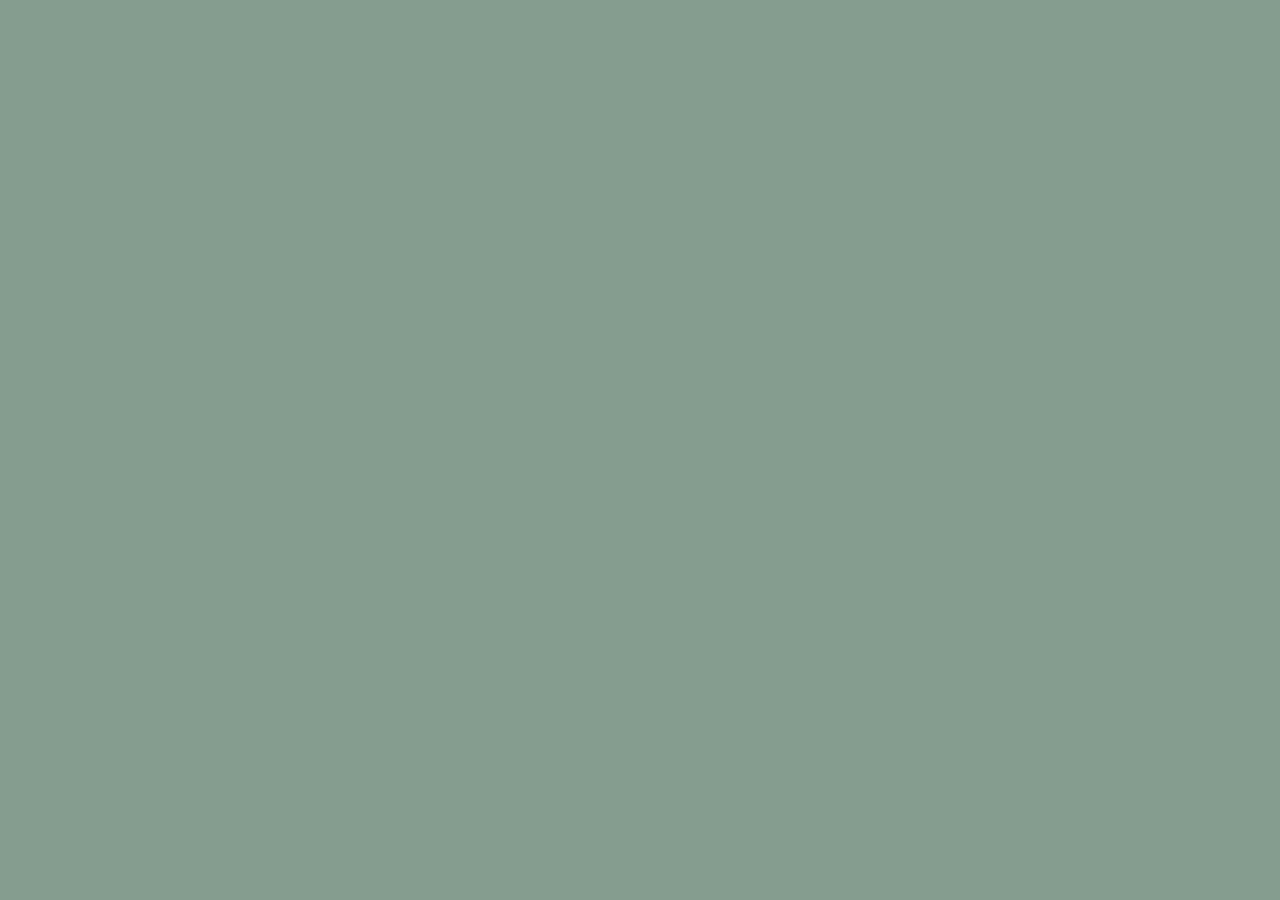
==== catalog.html @ b0976983 "add components" ====
<!DOCTYPE html>
<html lang="ru">
<head>
  <meta charset="UTF-8">
  <title>Gllacy</title>
  <link href="css/normalize.css" rel="stylesheet">
  <link href="css/style.css" rel="stylesheet">
</head>
<body>

</body>
</html>
---- css/style.css ----
@font-face {
  font-family: "Roboto";
  font-weight: 400;
  font-style: normal;
  src: url("../fonts/web/roboto.woff2"), url("../fonts/web/roboto.woff");
}

@font-face {
  font-family: "Roboto";
  font-weight: 500;
  font-style: normal;
  src: url("../fonts/web/robotomedium.woff2"), url("../fonts/web/robotomedium.woff");
}

@font-face {
  font-family: "Roboto";
  font-weight: 700;
  font-style: normal;
  src: url("../fonts/web/robotobold.woff2"), url("../fonts/web/robotobold.woff");
}

*,
*::after,
*::before {
  box-sizing: border-box;
}

body {
  min-width: 900px;
  margin: 0;
  padding: 0;
  padding-top: 20px;
  padding-left: 20px;
  font-size: 16px;
  line-height: 22px;
  font-weight: 400;
  font-family: "Roboto", "Arial", sans-serif;
  color: #ffffff;
  background-color: #849d8f;
}

h1  {
  margin: 0;
  font-size: 35px;
  line-height: 41px;
  font-weight: 700;
}

h2 {
  margin: 0;
  font-size: 60px;
  line-height: 60px;
  font-weight: 700;
}

p {
  margin: 0;
  color: #323232;
}

a {
  text-decoration: none;
}

@keyframes emergence {
  0% {
    opacity: 0;
  }
  100% {
    opacity: 1;
  }
}
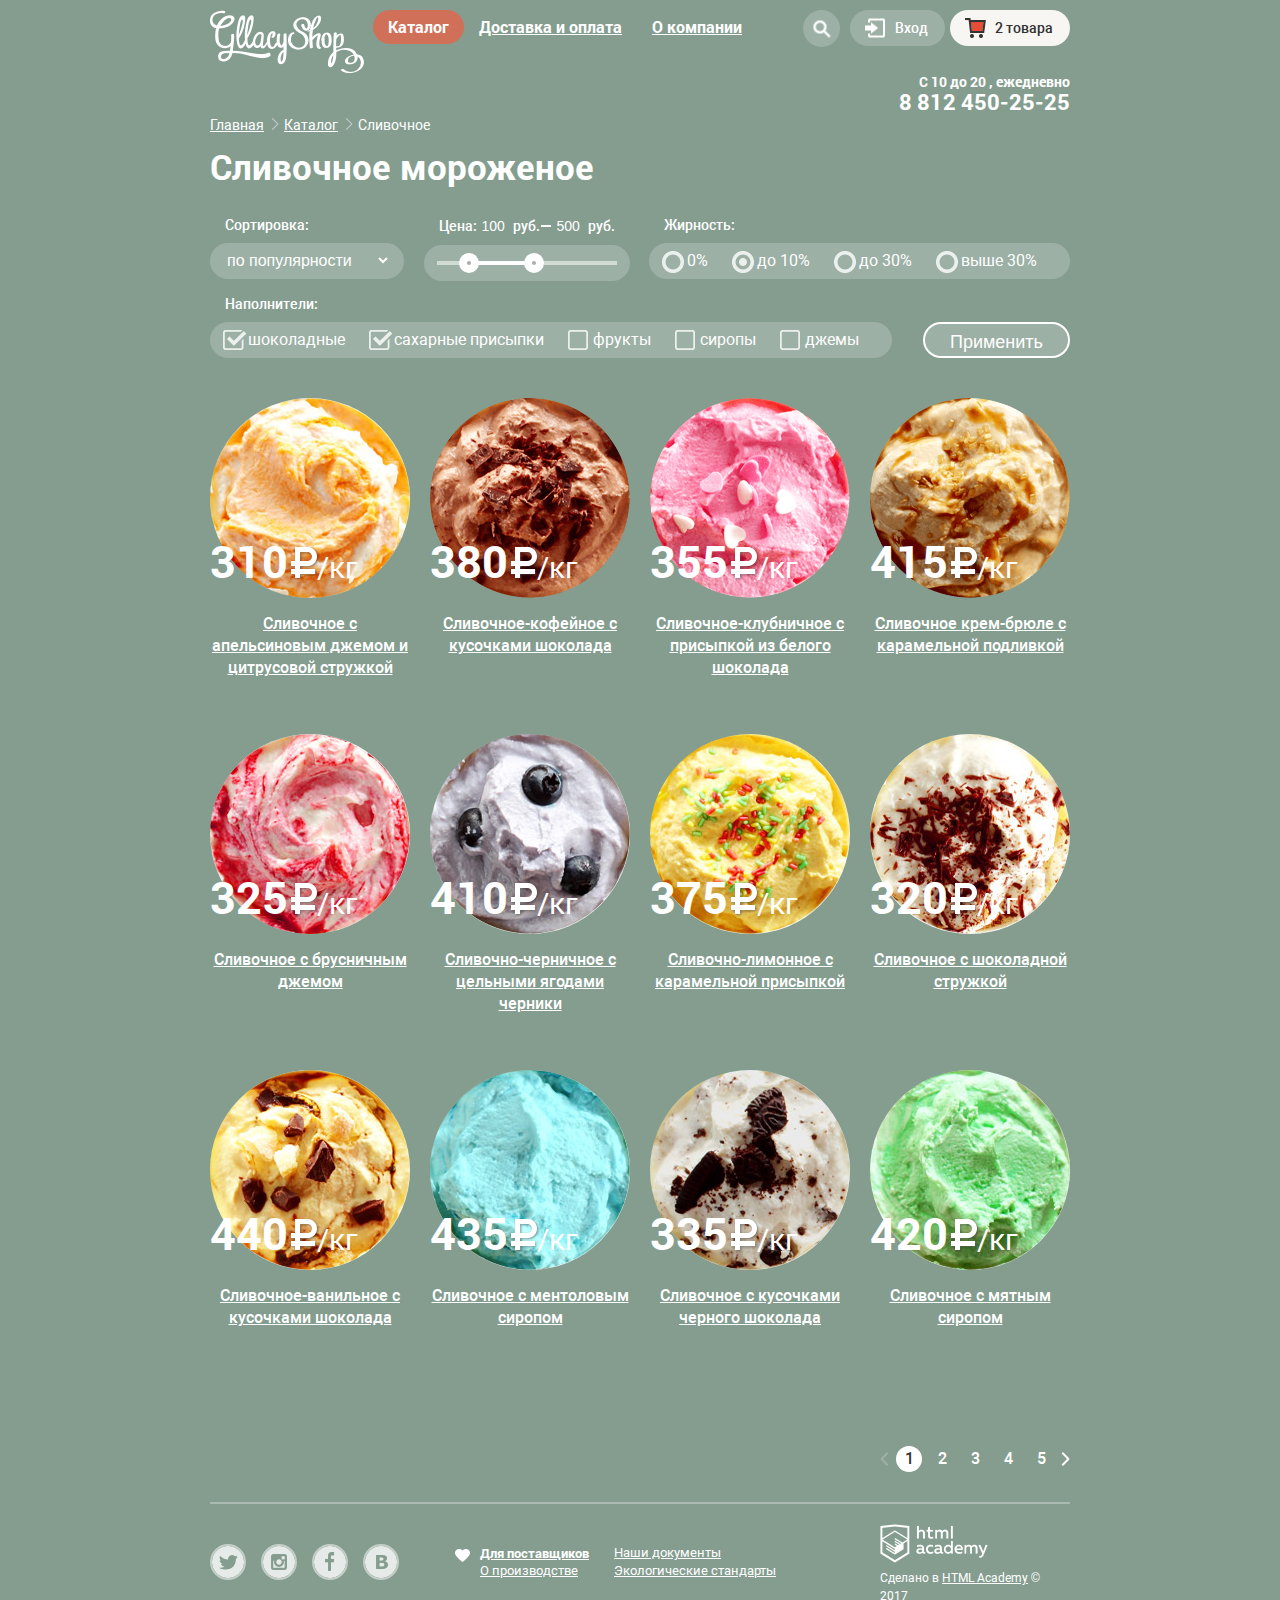
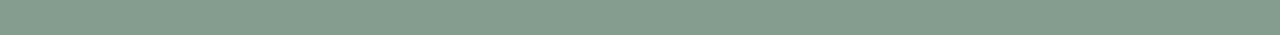
==== commit 73059b72: "corrections index + add catalog" ====
--- a/catalog.html
+++ b/catalog.html
@@ -7,6 +7,396 @@
   <link href="css/style.css" rel="stylesheet">
 </head>
 <body>
-
+  <div class="container">
+    <header class="main-header">
+      <div class="logo">
+        <a class="logo-link" href="index.html">
+          <img class="logo-img" src="img/Logo.png" alt="gllacy-shop" width="154" height="64">
+        </a>
+      </div>
+      <nav class="main-navigation">
+        <ul class="main-navigation-list">
+          <li class="main-navigation-item">
+            <a class="main-navigation-link active">Каталог</a>
+            <ul class="main-navigation-submenu">
+              <li class="main-navigation-submenu-item">
+                <span class="main-navigation-submenu-text">Новинки</span>
+              </li>
+              <li class="main-navigation-submenu-item">
+                <a class="main-navigation-submenu-link" href="#">Сливочное</a>
+              </li>
+              <li class="main-navigation-submenu-item">
+                <a class="main-navigation-submenu-link" href="#">Щербеты</a>
+              </li>
+              <li class="main-navigation-submenu-item">
+                <a class="main-navigation-submenu-link" href="#">Фруктовый лед</a>
+              </li>
+              <li class="main-navigation-submenu-item">
+                <a class="main-navigation-submenu-link" href="#">Мелорин</a>
+              </li>
+            </ul>
+          </li>
+          <li class="main-navigation-item">
+            <a class="main-navigation-link" href="#">Доставка и оплата</a>
+          </li>
+          <li class="main-navigation-item">
+            <a class="main-navigation-link" href="#">О компании
+            </a>
+          </li>
+        </ul>
+      </nav>
+      <div class="form-search">
+        <form class="form-search-field" action="#" method="post">
+          <label class="field-text-item">
+            <input class="field-text-input" type="search" name="search"  placeholder="Что ищем?">
+            <span class="field-text">поиск</span>
+          </label>
+        </form>
+      </div>
+      <ul class="user-block">
+        <li class="user-block-item login">
+          <a class="user-block-link login" href="#">Вход</a>
+          <div class="user-block-login">
+            <form class="login-form" action="index.html" method="post">
+              <label class="field-text-item">
+                <input class="field-text-input"  type="email" name="email" placeholder="Электронная почта">
+              </label>
+              <label class="field-text-item">
+                <input class="field-text-input" type="password" name="password" placeholder="Пароль">
+              </label>
+              <button class="btn" type="submit" name="login">Войти</button>
+            </form>
+            <div class="login-help">
+              <a class="login-help-link" href="#">Забыли пароль?</a>
+              <a class="login-help-link" href="#">Новая регистрация</a>
+            </div>
+          </div>
+        </li>
+        <li class="user-block-item basket active">
+          <a class="user-block-link basket active" href="#">
+            <span class="user-block-text">2 товара</span>
+          </a>
+          <div class="user-block-basket">
+            <table class="user-block-basket-products">
+              <tr class="user-block-basket-product-field">
+                <td class="user-block-basket-delete">
+                  <button class="user-block-basket-btn-delete" type="button" title="Удалить">Удалить</button>
+                </td>
+                <td class="user-block-basket-product-text cell-2">Пломбир с апельсиновым джемом</td>
+                <td class="user-block-basket-product-text">1.5кг х <span class="grey">200р.</span></td>
+                <td class="user-block-basket-product-text">300р.</td>
+              </tr>
+              <tr class="user-block-basket-product-field">
+                <td class="user-block-basket-delete">
+                  <button class="user-block-basket-btn-delete" type="button" title="Удалить">Удалить</button>
+                </td>
+                <td class="user-block-basket-product-text cell-2">Клубничный пломбир с присыпкой из белого шоколада</td>
+                <td class="user-block-basket-product-text">1.5кг х <span class="grey">300р.</span></td>
+                <td class="user-block-basket-product-text">450р.</td>
+              </tr>
+            </table>
+            <div class="user-block-basket-final">
+              <p class="user-block-basket-final-total">Итого: <span class="price">750р.</span></p>
+            </div>
+            <button class="btn" type="submit" name="button">Оформить заказ</button>
+          </div>
+        </li>
+      </ul>
+      <div class="schedule-contact">
+        <p class="schedule-contact-field">С 10 до 20 , ежедневно</p>
+        <p class="schedule-contact-field">
+          <a class="schedule-contact-field-link" href="tel: 8 812 450-25-25">8 812 450-25-25</a>
+        </p>
+      </div>
+    </header>
+    <main>
+      <ul class="breadcrumbs">
+        <li class="breadcrumbs-item">
+          <a class="breadcrumbs-link" href="#">Главная</a>
+        </li>
+        <li class="breadcrumbs-item">
+          <a class="breadcrumbs-link" href="#">Каталог</a>
+        </li>
+        <li class="breadcrumbs-item">
+          <a class="breadcrumbs-link" href="#">Сливочное</a>
+        </li>
+      </ul>
+      <h1 class="page-title">Сливочное мороженое</h1>
+      <div class="form-catalog">
+        <form class="form" action="#" method="post">
+          <fieldset class="form-group">
+            <div class="form-group-title">Сортировка:</div>
+            <div class="form-group-content">
+              <select class="field-select" name="sorting">
+                <option class="field-select-text" value="popular">по популярности</option>
+                <option class="field-select-text" value="inexpensive">сначала не дорогие</option>
+                <option class="field-select-text" value="expensive">сначала дорогие</option>
+                <option class="field-select-text" value="fat">по жирности</option>
+              </select>
+            </div>
+          </fieldset>
+          <fieldset class="form-group">
+            <div class="form-group-title">Цена:
+              <label class="field-range-controls-price-item">
+                <input class="field-range-controls-price-input" type="number" name="max-price" value="100">
+                <span class="field-range-controls-price-text">руб.</span>
+              </label>
+              <label class="field-range-controls-price-item">
+                <input class="field-range-controls-price-input" type="number" name="min-price" value="500">
+                <span class="field-range-controls-price-text">руб.</span>
+              </label>
+            </div>
+            <div class="form-group-content">
+              <div class="field-range-controls">
+                <div class="field-range-controls-scale">
+                  <div class="field-range-controls-bar"></div>
+                </div>
+                <div class="field-range-controls-toggle toggle-min"></div>
+                <div class="field-range-controls-toggle toggle-max"></div>
+              </div>
+            </div>
+          </fieldset>
+          <fieldset class="form-group">
+            <div class="form-group-title">Жирность:</div>
+            <div class="form-group-content">
+              <label class="field-radio-item">
+                <input class="field-radio-input" type="radio" value="0" name="fat">
+                <span class="field-radio-text">0%</span>
+              </label>
+              <label class="field-radio-item">
+                <input class="field-radio-input" type="radio" value="10" name="fat" checked>
+                <span class="field-radio-text">до 10%</span>
+              </label>
+              <label class="field-radio-item">
+                <input class="field-radio-input" type="radio" value="30" name="fat">
+                <span class="field-radio-text">до 30%</span>
+              </label>
+              <label class="field-radio-item">
+                <input class="field-radio-input" type="radio" value="35" name="fat">
+                <span class="field-radio-text">выше 30%</span>
+              </label>
+            </div>
+          </fieldset>
+          <fieldset class="form-group">
+            <div class="form-group-title">Наполнители:</div>
+            <div class="form-group-content">
+              <label class="field-checkbox-item">
+                <input class="field-checkbox-input" type="checkbox" value="chocolate" checked>
+                <span class="field-checkbox-text">шоколадные</span>
+              </label>
+              <label class="field-checkbox-item">
+                <input class="field-checkbox-input" type="checkbox" value="sugar" checked>
+                <span class="field-checkbox-text">сахарные присыпки</span>
+              </label>
+              <label class="field-checkbox-item">
+                <input class="field-checkbox-input" type="checkbox" value="fruit">
+                <span class="field-checkbox-text">фрукты</span>
+              </label>
+              <label class="field-checkbox-item">
+                <input class="field-checkbox-input" type="checkbox" value="syrip">
+                <span class="field-checkbox-text">сиропы</span>
+              </label>
+              <label class="field-checkbox-item">
+                <input class="field-checkbox-input" type="checkbox" value="jam">
+                <span class="field-checkbox-text">джемы</span>
+              </label>
+            </div>
+          </fieldset>
+          <button class="btn field-action" type="submit" name="button">Применить</button>
+      </form>
+      </div>
+      <div class="catalog-items">
+        <article class="catalog-item">
+          <div class="catalog-item-content">
+            <img class="catalog-item-img" src="img/9.jpg" width="200" height="200">
+            <div class="catalog-item-price-weight">
+              <span class="catalog-item-price">310</span>
+              <span class="catalog-item-weight">/кг</span>
+            </div>
+            <p class="catalog-item-text">Сливочное с апельсиновым джемом и цитрусовой стружкой</p>
+          </div>
+          <div class="catalog-item-appearing">
+            <a class="catalog-item-btn btn">Быстрый просмотр</a>
+          </div>
+        </article>
+        <article class="catalog-item">
+          <div class="catalog-item-content">
+            <img class="catalog-item-img" src="img/5.jpg" width="200" height="200">
+            <div class="catalog-item-price-weight">
+              <span class="catalog-item-price">380</span>
+              <span class="catalog-item-weight">/кг</span>
+            </div>
+            <p class="catalog-item-text">Сливочное-кофейное с кусочками шоколада</p>
+          </div>
+          <div class="catalog-item-appearing">
+            <a class="catalog-item-btn btn">Быстрый просмотр</a>
+          </div>
+        </article>
+        <article class="catalog-item">
+          <div class="catalog-item-content">
+            <img class="catalog-item-img" src="img/6.jpg" width="200" height="200">
+            <div class="catalog-item-price-weight">
+              <span class="catalog-item-price">355</span>
+              <span class="catalog-item-weight">/кг</span>
+            </div>
+            <p class="catalog-item-text">Сливочное-клубничное с присыпкой из белого шоколада</p>
+          </div>
+          <div class="catalog-item-appearing">
+            <a class="catalog-item-btn btn">Быстрый просмотр</a>
+          </div>
+        </article>
+        <article class="catalog-item">
+          <div class="catalog-item-content">
+            <img class="catalog-item-img" src="img/8.jpg" width="200" height="200">
+            <div class="catalog-item-price-weight">
+              <span class="catalog-item-price">415</span>
+              <span class="catalog-item-weight">/кг</span>
+            </div>
+            <p class="catalog-item-text">Сливочное крем-брюле с карамельной подливкой</p>
+          </div>
+          <div class="catalog-item-appearing">
+            <a class="catalog-item-btn btn">Быстрый просмотр</a>
+          </div>
+        </article>
+        <article class="catalog-item">
+          <div class="catalog-item-content">
+            <img class="catalog-item-img" src="img/10.jpg" width="200" height="200">
+            <div class="catalog-item-price-weight">
+              <span class="catalog-item-price">325</span>
+              <span class="catalog-item-weight">/кг</span>
+            </div>
+            <p class="catalog-item-text">Сливочное с брусничным джемом</p>
+          </div>
+          <div class="catalog-item-appearing">
+            <a class="catalog-item-btn btn">Быстрый просмотр</a>
+          </div>
+        </article>
+        <article class="catalog-item">
+          <div class="catalog-item-content">
+            <img class="catalog-item-img" src="img/12.jpg" width="200" height="200">
+            <div class="catalog-item-price-weight">
+              <span class="catalog-item-price">410</span>
+              <span class="catalog-item-weight">/кг</span>
+            </div>
+            <p class="catalog-item-text">Сливочно-черничное с цельными ягодами черники</p>
+          </div>
+          <div class="catalog-item-appearing">
+            <a class="catalog-item-btn btn">Быстрый просмотр</a>
+          </div>
+        </article>
+        <article class="catalog-item">
+          <div class="catalog-item-content">
+            <img class="catalog-item-img" src="img/7.jpg" width="200" height="200">
+            <div class="catalog-item-price-weight">
+              <span class="catalog-item-price">375</span>
+              <span class="catalog-item-weight">/кг</span>
+            </div>
+            <p class="catalog-item-text">Сливочно-лимонное с карамельной присыпкой</p>
+          </div>
+          <div class="catalog-item-appearing">
+            <a class="catalog-item-btn btn">Быстрый просмотр</a>
+          </div>
+        </article>
+        <article class="catalog-item">
+          <div class="catalog-item-content">
+            <img class="catalog-item-img" src="img/11.jpg" width="200" height="200">
+            <div class="catalog-item-price-weight">
+              <span class="catalog-item-price">320</span>
+              <span class="catalog-item-weight">/кг</span>
+            </div>
+            <p class="catalog-item-text">Сливочное с шоколадной стружкой</p>
+          </div>
+          <div class="catalog-item-appearing">
+            <a class="catalog-item-btn btn">Быстрый просмотр</a>
+          </div>
+        </article>
+        <article class="catalog-item">
+          <div class="catalog-item-content">
+            <img class="catalog-item-img" src="img/1.jpg" width="200" height="200">
+            <div class="catalog-item-price-weight">
+              <span class="catalog-item-price">440</span>
+              <span class="catalog-item-weight">/кг</span>
+            </div>
+            <p class="catalog-item-text">Сливочное-ванильное с кусочками шоколада</p>
+          </div>
+          <div class="catalog-item-appearing">
+            <a class="catalog-item-btn btn">Быстрый просмотр</a>
+          </div>
+        </article>
+        <article class="catalog-item">
+          <div class="catalog-item-content">
+            <img class="catalog-item-img" src="img/2.jpg" width="200" height="200">
+            <div class="catalog-item-price-weight">
+              <span class="catalog-item-price">435</span>
+              <span class="catalog-item-weight">/кг</span>
+            </div>
+            <p class="catalog-item-text">Сливочное с ментоловым сиропом</p>
+          </div>
+          <div class="catalog-item-appearing">
+            <a class="catalog-item-btn btn">Быстрый просмотр</a>
+          </div>
+        </article>
+        <article class="catalog-item">
+          <div class="catalog-item-content">
+            <img class="catalog-item-img" src="img/3.jpg" width="200" height="200">
+            <div class="catalog-item-price-weight">
+              <span class="catalog-item-price">335</span>
+              <span class="catalog-item-weight">/кг</span>
+            </div>
+            <p class="catalog-item-text">Сливочное с кусочками черного шоколада</p>
+          </div>
+          <div class="catalog-item-appearing">
+            <a class="catalog-item-btn btn">Быстрый просмотр</a>
+          </div>
+        </article>
+        <article class="catalog-item">
+          <div class="catalog-item-content">
+            <img class="catalog-item-img" src="img/4.jpg" width="200" height="200">
+            <div class="catalog-item-price-weight">
+              <span class="catalog-item-price">420</span>
+              <span class="catalog-item-weight">/кг</span>
+            </div>
+            <p class="catalog-item-text">Сливочное с мятным сиропом</p>
+          </div>
+          <div class="catalog-item-appearing">
+            <a class="catalog-item-btn btn">Быстрый просмотр</a>
+          </div>
+        </article>
+      </div>
+      <div class="paginations">
+        <a class="pagination-prev disabled" href="#">Назад</a>
+        <a class="pagination-link active" href="#">1</a>
+        <a class="pagination-link" href="#">2</a>
+        <a class="pagination-link" href="#">3</a>
+        <a class="pagination-link" href="#">4</a>
+        <a class="pagination-link" href="#">5</a>
+        <a class="pagination-next" href="#">Вперёд</a>
+      </div>
+    </main>
+    <footer class="main-footer catalog">
+      <section class="footer-social">
+        <a class="social-btn social-btn-tw" href="#">Twitter</a>
+        <a class="social-btn social-btn-inst" href="#">Instagram</a>
+        <a class="social-btn social-btn-fb" href="#">Facebook</a>
+        <a class="social-btn social-btn-vk" href="#">Vkontakte</a>
+      </section>
+      <section class="footer-menu">
+        <div class="column-1">
+          <a class="footer-menu-link provider" href="#">Для поставщиков</a>
+          <a class="footer-menu-link" href="#">О производстве</a>
+        </div>
+        <div class="column-2">
+          <a class="footer-menu-link" href="#">Наши документы</a>
+          <a class="footer-menu-link" href="#">Экологические стандарты</a>
+        </div>
+      </section>
+      <section class="footer-contact">
+        <div class="footer-contact-logo">
+          <img class="footer-contact-logo-img" src="img/logo-htmlacademy-small.png" alt="htmlacademy" width="108" height="39">
+        </div>
+        <p class="footer-contact-copyright">Сделано в <a class="footer-contact-copyright-link" href="#"> HTML Academy</a> © 2017</p>
+      </section>
+    </footer>
+  </div>
 </body>
 </html>
--- a/css/style.css
+++ b/css/style.css
@@ -29,8 +29,6 @@
   min-width: 900px;
   margin: 0;
   padding: 0;
-  padding-top: 20px;
-  padding-left: 20px;
   font-size: 16px;
   line-height: 22px;
   font-weight: 400;
@@ -60,6 +58,1366 @@
 
 a {
   text-decoration: none;
+}
+
+.btn {
+  display: inline-block;
+  padding: 13px 25px;
+  font-size: 18px;
+  line-height: 24px;
+  font-weight: 700;
+  color: #fefefe;
+  background-image: linear-gradient(#f26843, #e74a36);
+  outline: 0;
+  border: 0;
+  border-radius: 40px;
+  cursor: pointer;
+  text-shadow: 0 2px 5px rgba(160, 32, 11, 0.6);
+  box-shadow: 0 2px 2px rgba(172, 16, 0, 0.7);
+}
+
+.btn:hover {
+  background-image: linear-gradient(#f58669, #ec6f5e);
+  box-shadow: 0px 2px 2px rgba(172, 16, 0, 1);
+}
+
+.btn:active {
+  background-color: linear-gradient(#d74632, #e1603e);
+  box-shadow: inset 0 2px 2px rgb(148, 39, 24);
+}
+
+.slider-controls-radio-input {
+  display: none;
+}
+
+.site-wrapper {
+  background: #849d8f url("../img/slide-1.png") no-repeat center 90px;
+}
+
+.container {
+  width: 900px;
+  padding: 0 20px;
+  margin: 0 auto;
+}
+
+.main-header {
+  display: flex;
+  flex-wrap: wrap;
+  justify-content: flex-end;
+  padding-top: 10px;
+}
+
+.logo {
+  margin-right: auto;
+}
+
+.logo-img {
+  display: block;
+}
+
+.main-navigation {
+  width: 400px;
+}
+
+.main-navigation-list {
+  display: flex;
+  padding: 0;
+  margin: 0;
+  list-style: none;
+}
+
+.main-navigation-item {
+  position: relative;
+}
+
+.main-navigation-item::after {
+  position: absolute;
+  content: "";
+  bottom: -10px;
+  left: 0;
+  height: 10px;
+  width: 100%;
+}
+
+.main-navigation-link {
+  display: block;
+  padding: 8px 15px;
+  font-size: 16px;
+  line-height: 18px;
+  font-weight: 700;
+  color: #ffffff;
+  text-decoration: underline;
+  border-radius: 30px;
+  transition: background-color 0.2s ease,
+              color 0.2s ease,
+              box-shadow 0.2s ease;
+}
+
+.main-navigation-link.active {
+  background-color: #d07058;
+  text-decoration: none;
+  cursor: default;
+}
+
+.main-navigation-item:hover .main-navigation-link:not(.active) {
+  color: #333333;
+  background-color: #f7f6f3;
+  text-decoration: none;
+}
+
+.main-navigation-item:hover .main-navigation-submenu {
+  display: block;
+  animation-name: emergence;
+  animation-duration: 0.5s;
+}
+
+.main-navigation-link:not(.active):active {
+  background-color: #ededed;
+  box-shadow: inset 0 2px 1px rgb(105, 105, 105);
+}
+
+.main-navigation-submenu {
+  position: absolute;
+  top: 40px;
+  left: -8px;
+  width: 143px;
+  margin: 0;
+  padding: 0;
+  list-style: none;
+  display: none;
+  background-color: #f8f7f4;
+  box-shadow: 0 20px 20px rgba(91, 91, 91, 0.4);
+  border-radius: 10px;
+  z-index: 7;
+}
+
+.main-navigation-submenu-link {
+  display: block;
+  padding: 6px 20px;
+  font-size: 14px;
+  line-height: 16px;
+  font-weight: 400;
+  color: #323232;
+  transition: background-color 0.2s ease;
+}
+
+.main-navigation-submenu-link.active {
+  background-color: #d07058;
+  cursor: default;
+}
+
+.main-navigation-submenu-item:last-child .main-navigation-submenu-link {
+  border-bottom-right-radius: 10px;
+  border-bottom-left-radius: 10px;
+}
+
+.main-navigation-submenu-text {
+  display: block;
+  position: relative;
+  color: #323232;
+  padding: 6px 20px;
+  font-weight: 700;
+}
+
+.main-navigation-submenu-text::after {
+  content: "";
+  position: absolute;
+  bottom: 0;
+  left: 50%;
+  transform: translateX(-50%);
+  width: 130px;
+  height: 2px;
+  background-color: #d1d0ce;
+}
+
+.main-navigation-submenu-link:not(.active):hover {
+  background-color: #fbded7;
+}
+
+.main-navigation-submenu-link:not(.active):active {
+  background-color: #f6b5a5;
+}
+
+.form-search {
+  position: relative;
+  width: 37px;
+  height: 37px;
+  margin-left: 30px;
+  border-radius: 50%;
+  background-color: rgba(255, 255, 255, 0.2);
+  transition: background-color 0.2s ease;
+  cursor: pointer;
+}
+
+.form-search::before {
+  position: absolute;
+  content: "";
+  height: 17px;
+  width: 17px;
+  top: 50%;
+  left: 50%;
+  transform: translate(-50%, -50%);
+  background: url("../img/sprite.png") no-repeat -44px -633px;
+}
+
+.form-search::after {
+  position: absolute;
+  bottom: -10px;;
+  left: 0;
+  content: "";
+  height: 10px;
+  width: 100%;
+}
+
+.form-search:hover {
+  background-color: #f8f7f4;
+}
+
+.form-search:hover::before {
+  background-position: -44px -606px;
+}
+
+.form-search-field {
+  position: absolute;
+  top: 40px;
+  right: 0;
+  width: 340px;
+  padding: 20px;
+  background-color: #f8f7f4;
+  border-radius: 10px;
+  box-shadow: 0 20px 20px rgba(91, 91, 91, 0.4);
+  display: none;
+  z-index: 10;
+}
+
+.field-text-input {
+  width: 100%;
+  padding: 10px;
+  border: 1px solid #d3d3d2;
+  border-radius: 5px;
+  font-size: 14px;
+  line-height: 24px;
+  color: #999999;
+}
+
+.field-text-input:focus {
+  outline: 0;
+}
+
+.field-text {
+  display: none;
+}
+
+.form-search:hover .form-search-field {
+  display: block;
+  animation-name: emergence;
+  animation-duration: 0.5s;
+}
+
+.user-block {
+  display: flex;
+  justify-content: space-between;
+  width: 220px;
+  list-style: none;
+  margin: 0;
+  margin-left: 10px;
+  padding: 0;
+}
+
+.user-block-item {
+  position: relative;
+}
+
+.user-block-item::after {
+  display: block;
+  content: "";
+  height: 10px;
+}
+
+.user-block-link {
+  position: relative;
+  display: block;
+  padding: 10px 0;
+  padding-left: 45px;
+  font-size: 14px;
+  line-height: 16px;
+  font-weight: 500;
+  color: #ffffff;
+  background-color: rgba(255, 255, 255, 0.2);
+  border-radius: 30px;
+  transition: all 0.2s ease;
+}
+
+.user-block-link.login {
+  width: 95px;
+}
+
+.user-block-link.basket {
+  min-width: 120px;
+}
+
+.user-block-link::before {
+  position: absolute;
+  content: "";
+  top: 50%;
+  left: 15px;
+  transform: translateY(-50%);
+  width: 21px;
+  background: url("../img/sprite.png") no-repeat
+}
+
+.user-block-link.login::before {
+  height: 19px;
+  background-position: -10px -789px;
+}
+
+.user-block-link.basket::before {
+  height: 20px;
+  background-position: -10px -700px;
+}
+
+.user-block-link.basket.active {
+  background-color: #f7f6f3;
+  color: #323232;
+}
+
+.user-block-link.basket.active::before {
+  background-position: -10px -730px;
+}
+
+.user-block-item.login:hover .user-block-link.login {
+  color: #323232;
+  background-color: #f8f7f4;
+}
+
+.user-block-item.login:hover .user-block-link.login::before {
+  background-position: -10px -760px;
+}
+
+.user-block-item.login:hover .user-block-login {
+  display: block;
+  animation-name: emergence;
+  animation-duration: 0.5s;
+}
+
+.user-block-item.basket.active:hover .user-block-basket {
+  display: block;
+  animation-name: emergence;
+  animation-duration: 0.5s;
+}
+
+.user-block-login {
+  position: absolute;
+  top: 40px;
+  right: 0;
+  width: 280px;
+  padding: 20px;
+  background-color: #f8f7f4;
+  box-shadow: 0 20px 20px rgba(91, 91, 91, 0.4);
+  border-radius: 10px;
+  display: none;
+  z-index: 9;
+}
+
+.login-form .field-text-input {
+  margin-bottom: 20px;
+}
+
+.login-help {
+  position: absolute;
+  bottom: 20px;
+  right: 20px;
+  width: 120px;
+}
+
+.login-help-link {
+  display: block;
+  font-size: 13px;
+  line-height: 18px;
+  font-weight: 500;
+  text-decoration: underline;
+  color: #323232;
+  margin-bottom: 5px;
+  transition-duration: 0.2s;
+}
+
+.login-help-link:hover,
+.login-help-link:active {
+  color: #e84d37;
+}
+
+.user-block-basket {
+  position: absolute;
+  top: 40px;
+  right: 0;
+  width: 540px;
+  padding: 25px 14px 12px;
+  background-color: #f8f7f4;
+  border-radius: 10px;
+  text-align: right;
+  display: none;
+  box-shadow: 0 20px 20px rgba(91, 91, 91, 0.4);
+  z-index: 10;
+}
+
+.user-block-basket-products {
+  width: 100%;
+  font-size: 13px;
+  line-height: 16px;
+  color: #323232;
+  border-bottom: 1px solid #cacac7;
+  margin-bottom: 15px;
+  text-align: left;
+}
+
+.user-block-basket-product-text {
+  padding-top: 10px;
+  padding-left: 30px;
+  padding-bottom: 17px;
+}
+
+.user-block-basket-product-text .grey {
+  color: #999999;
+}
+
+.user-block-basket-product-text.cell-2 {
+  padding-left: 50px;
+  position: relative;
+  width: 290px;
+}
+
+.user-block-basket-product-text.cell-2::before {
+  position: absolute;
+  content: "";
+  top: 0;
+  left: 10px;
+  width: 33px;
+  height: 33px;
+  background: url("../img/sprite.png") no-repeat;
+  border-radius: 50%;
+}
+
+.user-block-basket-product-field:first-child .user-block-basket-product-text.cell-2::before {
+  background-position: -10px -307px;
+}
+
+.user-block-basket-product-field:last-child .user-block-basket-product-text.cell-2::before {
+  background-position: -10px -350px;
+}
+
+.user-block-basket-delete {
+  vertical-align: top;
+}
+
+.user-block-basket-btn-delete {
+  position: relative;
+  font-size: 0;
+  border: 0;
+  outline: none;
+  background-color: transparent;
+  width: 13px;
+  height: 13px;
+  cursor: pointer;
+}
+
+.user-block-basket-btn-delete::before,
+.user-block-basket-btn-delete::after {
+  position: absolute;
+  content: "";
+  top: 6;
+  left: 0;
+  width: 13px;
+  height: 1px;
+  background-color: #323232;
+}
+
+.user-block-basket-btn-delete::before {
+  transform: rotate(45deg);
+}
+
+.user-block-basket-btn-delete::after {
+  transform: rotate(-45deg);
+}
+
+.user-block-basket-final-total {
+  margin: 0;
+  margin-bottom: 15px;
+  font-size: 15px;
+  line-height: 18px;
+  color: #323232;
+  font-weight: 500;
+}
+
+.schedule-contact {
+  width: 200px;
+  text-align: right;
+  font-weight: 700;
+}
+
+.schedule-contact-field {
+  font-size: 14px;
+  line-height: 16px;
+  color: #ffffff;
+}
+
+.schedule-contact-field-link {
+  font-size: 22px;
+  line-height: 24px;
+  color: #ffffff;
+}
+
+.slider {
+  position: relative;
+  padding-top: 285px;
+  text-align: center;
+  margin-bottom: 40px;
+}
+
+.slide {
+  display: none;
+}
+
+.slide-title {
+  width: 700px;
+  margin: 0 auto;
+  margin-bottom: 30px;
+}
+
+.slide-btn {
+  padding: 13px 40px;
+  font-size: 32px;
+  line-height: 44px;
+}
+
+.slider-controls {
+  display: flex;
+  position: absolute;
+  bottom: 25px;
+  left: 0;
+}
+
+.slider-controls-radio {
+  width: 20px;
+  height: 20px;
+  margin-right: 9px;
+  background-color: transparent;
+  border: 2px solid #ffffff;
+  border-radius: 50%;
+  cursor: pointer;
+}
+
+#btn-1:checked ~ .site-wrapper #slide1,
+#btn-2:checked ~ .site-wrapper #slide2,
+#btn-3:checked ~ .site-wrapper #slide3 {
+  display: block;
+}
+
+#btn-1:checked ~ .site-wrapper {
+  background-color: #849d8f;
+  background: url("../img/slide-1.png") no-repeat center 90px, radial-gradient(at center 400px, #cef5e0, #849d8f);
+}
+
+#btn-2:checked ~ .site-wrapper {
+  background-color: #8996a6;
+  background: url("../img/slide-2.png") no-repeat center 90px, radial-gradient(at center 400px, #cde1f2, #8996a6);
+}
+
+#btn-3:checked ~ .site-wrapper {
+  background-color: #9d8b84;
+  background: url("../img/slide-3.png") no-repeat center 90px, radial-gradient(at center 400px, #f0dbd2, #9d8b84);
+}
+
+#btn-1:checked ~ .site-wrapper .slider-controls-radio[for="btn-1"],
+#btn-2:checked ~ .site-wrapper .slider-controls-radio[for="btn-2"],
+#btn-3:checked ~ .site-wrapper .slider-controls-radio[for="btn-3"] {
+  background-color: #ffffff;
+}
+
+.baners-primary {
+  display: flex;
+  margin-bottom: 45px;
+}
+
+.baner-primary {
+  display: flex;
+  flex-direction: column;
+  justify-content: space-between;
+  padding: 20px;
+  width: 420px;
+  height: 229px;
+  border-radius: 15px;
+}
+
+.baner-primary.crimson {
+  margin-right: 20px;
+  background: url("../img/raspberries.jpg") no-repeat;
+}
+
+.baner-primary.chocolate {
+  background: url("../img/chocolate.jpg") no-repeat;
+}
+
+.baner-primary-title {
+  font-size: 35px;
+  line-height: 41px;
+  font-weight: 700;
+}
+
+.baner-primary-text {
+  font-size: 18px;
+  font-weight: 700;
+  color: #ffffff;
+}
+
+.baner-primary-btn {
+  align-self: flex-end;
+}
+
+.popular-items {
+  display: flex;
+}
+
+.catalog-items {
+  display: flex;
+  flex-wrap: wrap;
+  padding: 40px 0;
+}
+
+.catalog-item {
+  position: relative;
+  width: 200px;
+  min-height: 296px;
+  z-index: 1;
+  margin-right: 20px;
+  margin-bottom: 40px;
+}
+
+.catalog-items .catalog-item:nth-child(4n) {
+  margin-right: 0;
+}
+
+.catalog-item-content {
+  position: relative;
+  z-index: 3;
+}
+
+.catalog-item-img {
+  display: block;
+  border-radius: 50%;
+  margin-bottom: 15px;
+}
+
+.catalog-item-price-weight {
+  position: absolute;
+  top: 140px;
+  left: 0;
+}
+
+.catalog-item-price-weight::before {
+  position: absolute;
+  content: "";
+  top: 8px;
+  left: 80px;
+  width: 30px;
+  height: 35px;
+  background: url("../img/sprite.png") no-repeat -10px -561px;
+}
+
+.catalog-item-price {
+  display: inline-block;
+  padding-right: 25px;
+  font-size: 45px;
+  line-height: 45px;
+  font-weight: 700;
+}
+
+.catalog-item-weight {
+  font-size: 30px;
+}
+
+.catalog-item-text {
+  text-decoration: underline;
+  color: #ffffff;
+  font-weight: 500;
+  text-align: center;
+}
+
+.catalog-item-appearing {
+  position: absolute;
+  top: -10px;
+  bottom: -70px;
+  left: -10px;
+  width: 220px;
+  background-color: rgba(255, 255, 255, 0.2);
+  box-shadow: 0 20px 20px rgba(91, 91, 91, 0.4);
+  border-radius: 10px;
+  z-index: 2;
+  display: none;
+}
+
+.catalog-item-btn {
+  padding: 13px 15px;
+  position: absolute;
+  bottom: 20px;
+  left: 10px;
+}
+
+.catalog-item:hover .catalog-item-appearing {
+  display: block;
+  animation-name: emergence;
+  animation-duration: 0.5s;
+}
+
+.catalog-item:hover {
+  z-index: 2;
+}
+
+.hit::before {
+  position: absolute;
+  content: "";
+  top: 0;
+  left: 0;
+  width: 61px;
+  height: 61px;
+  background: url("../img/sprite.png") no-repeat -10px -0px;
+  z-index: 20;
+}
+
+.description {
+  display: flex;
+  justify-content: space-between;
+  align-content: space-between;
+  flex-wrap: wrap;
+  margin-bottom: 40px;
+  min-height: 372px;
+  padding: 25px 15px;
+  border-radius: 15px;
+  background: url("../img/wafer.png") repeat top left;
+}
+
+.description-title {
+  font-size: 24px;
+  line-height: 30px;
+  font-weight: 500;
+  color: #323232;
+}
+
+.description-text {
+  position: relative;
+  width: 400px;
+  line-height: 22px;
+  padding-left: 55px;
+}
+
+.description-text::before {
+  position: absolute;
+  content: "";
+  top: -15px;
+  left: 0;
+  width: 49px;
+  height: 49px;
+  background: url("../img/sprite.png") no-repeat;
+}
+
+.description-text.ice-creame::before {
+  background-position: -10px -130px;
+}
+
+.description-text.leaf::before {
+  background-position: -10px -189px;
+}
+
+.description-text.cow::before {
+  background-position: -10px -71px;
+}
+
+.description-text.termometer::before {
+  background-position: -10px -248px;
+}
+
+.baners-secondary {
+  display: flex;
+  margin-bottom: 40px;
+}
+
+.baner-secondary {
+  width: 420px;
+  min-height: 220px;
+  border-radius: 15px;
+}
+
+.baner-secondary.strawberry {
+  background: url("../img/strawberry.jpg") repeat;
+  margin-right: 20px;
+  padding: 25px 10px;
+  padding-right: 100px;
+}
+
+.baner-secondary.striped {
+  background-image: repeating-linear-gradient(-45deg, #92cdff 0px, #92cdff 6px,
+   #f8f7f4 6px, #f8f7f4 12px, #fe9e90 12px,
+  #fe9e90 18px);
+  background-repeat: repeat;
+}
+
+.baner-secondary-title {
+  font-weight: 500;
+  color: #5a5a5a;
+  margin-bottom: 5px;
+}
+
+.baner-secondary-link {
+  font-size: 24px;
+  line-height: 30px;
+  color: #353535;
+  font-weight: 700;
+  text-decoration: underline;
+  background-color: rgba(255, 255, 255, 0.7);
+}
+
+.baner-secondary-content {
+  display: flex;
+  justify-content: space-between;
+  flex-direction: column;
+  width: 400px;
+  min-height: 200px;
+  margin: 0 auto;
+  margin-top: 10px;
+  padding: 25px 10px;
+  background-color: #f8f7f4;
+  border-radius: 15px;
+}
+
+.baner-secondary-form {
+  display: flex;
+  justify-content: space-between;
+}
+
+.baner-secondary-form-input {
+  margin-bottom: 0;
+  width: 230px;
+}
+
+.address-content {
+  position: relative;
+}
+
+.address-content-contacts {
+  position: absolute;
+  top: 70px;
+  right: 20px;
+  width: 300px;
+  padding: 30px 25px;
+  background-color: #fefefe;
+  border-radius: 15px;
+}
+
+.address-content-contacts-text.light {
+  font-size: 14px;
+  line-height: 20px;
+  color: #323232;
+  font-weight: 400;
+}
+
+.address-content-contacts-text.bold {
+  font-size: 18px;
+  line-height: 24px;
+  font-weight: 700;
+}
+
+.address-content-contacts-link {
+  color: #323232;
+}
+
+.address-content-contacts-field {
+  margin-bottom: 15px;
+}
+
+.main-footer {
+  display: flex;
+  padding-top: 20px;
+  padding-bottom: 30px;
+}
+
+.footer-social {
+  display: flex;
+  flex-wrap: wrap;
+  width: 220px;
+  margin-top: 20px;
+}
+
+.social-btn {
+  position: relative;
+  display: block;
+  width: 36px;
+  height: 36px;
+  border: 2px solid #c2cec7;
+  font-size: 0;
+  border-radius: 50%;
+  margin-right: 15px
+}
+
+.social-btn::after {
+  content: "";
+  position: absolute;
+  width: 32px;
+  height: 32px;
+  top: 0;
+  left: 0;
+  border-radius: 50%;
+  background: url("../img/sprite.png") no-repeat;
+  opacity: 0.8;
+}
+
+.social-btn-tw::after {
+  background-position: -10px -477px;
+}
+
+.social-btn-inst::after {
+  background-position: -10px -435px;
+}
+
+.social-btn-fb::after {
+  background-position: -10px -393px;
+}
+
+.social-btn-vk::after {
+  background-position: -10px -519px;
+}
+
+.social-btn:hover::after {
+  opacity: 1;
+  transition: opacity 0.2s ease;
+}
+
+.social-btn:active::after {
+  opacity: 0.9;
+  box-shadow: inset 0 2px 1px rgb(136, 136, 136);
+  transition: opacity 0.2s ease, box-shadow 0.2s ease;
+}
+
+.footer-menu {
+  display: flex;
+  width: 420px;
+  padding: 0 50px;
+  margin-top: 20px;
+  margin-right: 20px;
+}
+
+.column-1 {
+  margin-right: 20px;
+}
+
+.footer-menu-link {
+  display: block;
+  margin-right: 5px;
+  font-size: 13px;
+  line-height: 18px;
+  color: #ffffff;
+  text-decoration: underline;
+}
+
+
+.footer-menu-link.provider {
+  position: relative;
+  font-weight: 700;
+}
+
+.footer-menu-link.provider::before {
+  content: "";
+  position: absolute;
+  top: 5px;
+  left: -25px;
+  width: 15px;
+  height: 13px;
+  background: url("../img/sprite.png") no-repeat -42px -660px;
+}
+
+.footer-menu-link:hover,
+.footer-menu-link:active {
+  color: #ffbc9e;
+}
+
+.footer-contact {
+  width: 200px;
+  padding-left: 10px;
+}
+
+.footer-contact-copyright {
+  font-size: 12px;
+  line-height: 18px;
+  color: #ffffff;
+}
+
+.footer-contact-copyright-link {
+  color: #ffffff;
+  text-decoration: underline;
+}
+
+.footer-contact-copyright-link:hover,
+.footer-contact-copyright-link:active {
+  color: #ffbc9e;
+}
+
+.map-img {
+  display: none;
+}
+
+.no-js {
+  display: block;
+}
+
+.interactive-map {
+  width: 100%;
+}
+
+.breadcrumbs {
+  display: flex;
+  list-style: none;
+  padding: 0;
+  margin: 0;
+}
+
+.breadcrumbs-item {
+  position: relative;
+  padding-right: 20px;
+}
+
+.breadcrumbs-item::after {
+  content: "";
+  position: absolute;
+  top: 4px;
+  right: 5px;
+  width: 8px;
+  height: 12px;
+  background: url("../img/sprite.png") no-repeat -53px -307px;
+}
+
+.breadcrumbs-item:last-child::after {
+  display: none;
+}
+
+.breadcrumbs-link {
+  font-size: 14px;
+  line-height: 16px;
+  color: #ffffff;
+  text-decoration: underline;
+}
+
+.breadcrumbs-item:last-child .breadcrumbs-link {
+  text-decoration: none;
+}
+
+.page-title {
+  margin-top: 10px;
+  margin-bottom: 30px;
+}
+
+.form {
+  display: flex;
+  flex-wrap: wrap;
+  justify-content: space-between;
+  width: 860px;
+}
+
+.form-group {
+  border: none;
+  padding: 0;
+  margin: 0;
+  margin-bottom: 15px;
+}
+
+.form-group:last-of-type {
+  margin-bottom: 0;
+}
+
+.form-group-title {
+  font-size: 14px;
+  line-height: 16px;
+  font-weight: 500;
+  margin-bottom: 10px;
+  margin-left: 15px;
+}
+
+.form-group-content {
+  position: relative;
+  height: 36px;
+  background-color: rgba(255, 255, 255, 0.2);
+  border-radius: 30px;
+  padding: 8px 13px;
+  line-height: 20px;
+  transition: 0.2s;
+}
+
+.form-group:first-of-type .form-group-content:hover {
+  background-color: #ffffff;
+}
+
+.field-select {
+  color: #ffffff;
+  background-color: transparent;
+  border: 0;
+  outline: 0;
+}
+
+.form-group-content:hover .field-select {
+  color: #323232;
+}
+
+.field-select-text {
+  color: #343434;
+  font-size: 14px;
+}
+
+.field-range-controls-price-item {
+  position: relative;
+  margin-right: 12px;
+  font-size: 14px;
+  line-height: 16px;
+  font-weight: 500;
+}
+
+.field-range-controls-price-item:first-child::after {
+  position: absolute;
+  content: "";
+  top: 50%;
+  right: -8px;
+  transform: translateY(-50%);
+  width: 10px;
+  height: 2px;
+  background-color: #ffffff;
+}
+
+.field-range-controls-price-input {
+  width: 30px;
+  color: #ffffff;
+  border: 0;
+  background-color: transparent;
+}
+
+.field-range-controls-price-input:focus {
+  outline: 0
+}
+
+input::-webkit-outer-spin-button,
+input::-webkit-inner-spin-button {
+  /* display: none; <- Crashes Chrome on hover */
+  -webkit-appearance: none;
+  margin: 0; /* <-- Apparently some margin are still there even though it's hidden */
+}
+
+.field-range-controls-scale {
+  position: relative;
+  width: 180px;
+  height: 4px;
+  margin-top: 8px;
+  background-color: #d1dad3;
+}
+
+.field-range-controls-bar {
+  position: absolute;
+  top: 0;
+  left: 25px;
+  width: 80px;
+  height: 4px;
+  background-color: #ffffff;
+}
+
+.field-range-controls-toggle {
+  position: absolute;
+  top: 8px;
+  left: 0;
+  width: 20px;
+  height: 20px;
+  border: 8px solid #ffffff;
+  background-color: #ababab;
+  border-radius: 50%;
+  cursor: pointer;
+  transition-duration: 0.2s;
+}
+
+.field-range-controls-toggle:hover {
+  transform: scale(1.1);
+}
+
+.field-range-controls-toggle.toggle-min {
+  left: 35px;
+}
+
+.field-range-controls-toggle.toggle-max {
+  left: 100px;
+}
+
+.field-radio-input,
+.field-checkbox-input {
+  display: none;
+}
+
+.field-radio-input + .field-radio-text,
+.field-checkbox-input + .field-checkbox-text {
+  position: relative;
+  display: inline-block;
+  padding-left: 25px;
+  cursor: pointer;
+  margin-right: 20px;
+}
+
+.field-radio-input + .field-radio-text::before,
+.field-checkbox-input + .field-checkbox-text::before {
+  position: absolute;
+  content: "";
+  top: 0;
+  left: 0;
+  background: url("../img/sprite.png") no-repeat;
+  opacity: 0.8;
+}
+
+.field-radio-input + .field-radio-text::before {
+  top: -3px;
+  width: 22px;
+  height: 26px;
+  background-position: -10px -633px;
+}
+
+.field-radio-input:checked + .field-radio-text::before {
+  top: 0;
+  background-position: -10px -668px;
+}
+
+.field-checkbox-input + .field-checkbox-text::before {
+  width: 20px;
+  height: 20px;
+  background-position: -41px -700px;
+}
+
+.field-checkbox-input:checked + .field-checkbox-text::before {
+  width: 24px;
+  height: 24px;
+  background-position: -10px -606px;
+}
+
+.field-checkbox-text:hover::before,
+.field-radio-text:hover::before {
+  opacity: 1;
+}
+
+.field-radio-input:disabled + .field-radio-text,
+.field-checkbox-input:disabled + .field-checkbox-text {
+  opacity: 0.4;
+}
+
+.field-action {
+  padding: 0 25px;
+  font-weight: 500;
+  color: #ffffff;
+  background-image: none;
+  background-color: rgba(255, 255, 255, 0.2);
+  height: 36px;
+  line-height: 36px;
+  border: 2px solid #ffffff;
+  box-shadow: none;
+  text-shadow: none;
+  align-self: flex-end;
+}
+
+.field-action:hover {
+  color: #323232;
+  background-image: none;
+  background-color: #ffffff;
+  box-shadow: none;
+}
+
+.field-action:active {
+  color: #323232;
+  background-image: none;
+  background-color: #eaeaea;
+  box-shadow: inset 0 2px 1px #696969;
+}
+
+.paginations {
+  display: flex;
+  justify-content: space-between;
+  width: 190px;
+  margin-left: auto;
+  margin-bottom: 30px;
+}
+
+.pagination-link {
+  min-width: 26px;
+  height: 26px;
+  line-height: 26px;
+  font-weight: 500;
+  text-align: center;
+  color: #ffffff;
+  border-radius: 50%;
+  background-color: rgba(255, 255, 255, 0);
+  transition: all 0.2s ease;
+}
+
+.pagination-link.active {
+  color: #323232;
+  background-color: rgba(255, 255, 255, 1);
+}
+
+.pagination-link:not(.active):hover {
+  background-color: rgba(255, 255, 255, 0.2);
+}
+
+.pagination-link:not(.active):active {
+  color: #323232;
+  background-color: rgba(255, 255, 255, 1);
+}
+
+.pagination-prev,
+.pagination-next {
+  position: relative;
+  width: 9px;
+  height: 8px;
+  text-indent: -2000px;
+  background-color: transparent;
+  align-self: center;
+}
+
+.pagination-prev::before,
+.pagination-prev::after,
+.pagination-next::before,
+.pagination-next::after {
+  content: "";
+  position: absolute;
+  width: 9px;
+  height: 2px;
+  background-color: #ffffff;
+}
+
+.pagination-prev::before,
+.pagination-next::before {
+  top: 0;
+  left: 0;
+}
+
+.pagination-prev::after,
+.pagination-next::after {
+  bottom: 0;
+  left: 0;
+}
+
+.pagination-prev::before,
+.pagination-next::after {
+  transform: rotate(-45deg);
+}
+
+.pagination-prev::after,
+.pagination-next::before {
+  transform: rotate(45deg);
+}
+
+.pagination-prev.disabled {
+  opacity: 0.2;
+  cursor: default;
+}
+
+.main-footer.catalog {
+  border-top: 2px solid #a9bbb1;
 }
 
 @keyframes emergence {
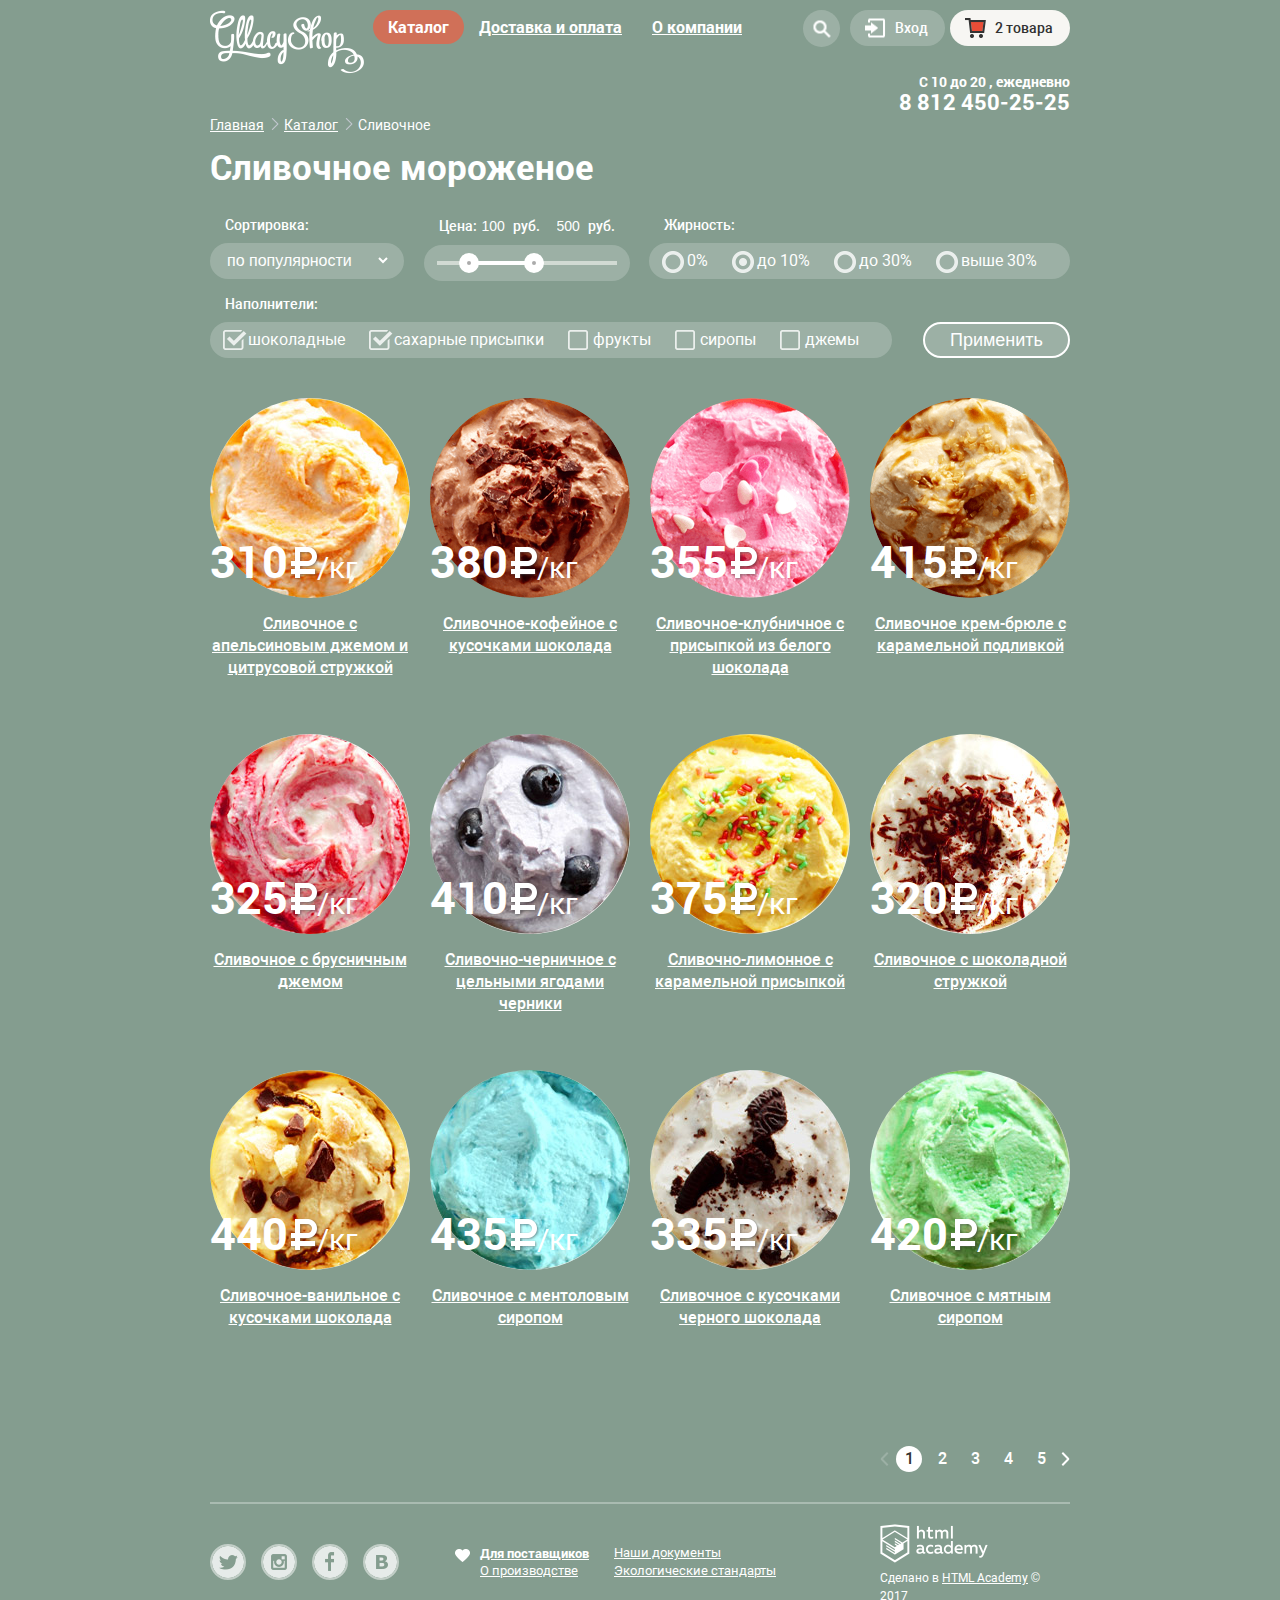
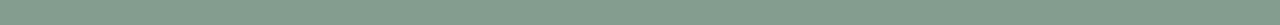
==== commit 9fd228ca: "fixed comments, corrections catalog" ====
--- a/catalog.html
+++ b/catalog.html
@@ -49,7 +49,7 @@
         <form class="form-search-field" action="#" method="post">
           <label class="field-text-item">
             <input class="field-text-input" type="search" name="search"  placeholder="Что ищем?">
-            <span class="field-text">поиск</span>
+            <span class="field-text-label">поиск</span>
           </label>
         </form>
       </div>
@@ -57,7 +57,7 @@
         <li class="user-block-item login">
           <a class="user-block-link login" href="#">Вход</a>
           <div class="user-block-login">
-            <form class="login-form" action="index.html" method="post">
+            <form class="user-block-login-form" action="index.html" method="post">
               <label class="field-text-item">
                 <input class="field-text-input"  type="email" name="email" placeholder="Электронная почта">
               </label>
@@ -66,9 +66,9 @@
               </label>
               <button class="btn" type="submit" name="login">Войти</button>
             </form>
-            <div class="login-help">
-              <a class="login-help-link" href="#">Забыли пароль?</a>
-              <a class="login-help-link" href="#">Новая регистрация</a>
+            <div class="user-block-login-help">
+              <a class="user-block-login-help-link" href="#">Забыли пароль?</a>
+              <a class="user-block-login-help-link" href="#">Новая регистрация</a>
             </div>
           </div>
         </li>
@@ -103,9 +103,9 @@
         </li>
       </ul>
       <div class="schedule-contact">
-        <p class="schedule-contact-field">С 10 до 20 , ежедневно</p>
-        <p class="schedule-contact-field">
-          <a class="schedule-contact-field-link" href="tel: 8 812 450-25-25">8 812 450-25-25</a>
+        <p class="schedule-contact-text">С 10 до 20 , ежедневно</p>
+        <p class="schedule-contact-text">
+          <a class="schedule-contact-text-link" href="tel: 8 812 450-25-25">8 812 450-25-25</a>
         </p>
       </div>
     </header>
@@ -136,7 +136,8 @@
             </div>
           </fieldset>
           <fieldset class="form-group">
-            <div class="form-group-title">Цена:
+            <div class="form-group-title">
+              <span class="form-group-title-text">Цена:</span>
               <label class="field-range-controls-price-item">
                 <input class="field-range-controls-price-input" type="number" name="max-price" value="100">
                 <span class="field-range-controls-price-text">руб.</span>
@@ -203,7 +204,7 @@
             </div>
           </fieldset>
           <button class="btn field-action" type="submit" name="button">Применить</button>
-      </form>
+        </form>
       </div>
       <div class="catalog-items">
         <article class="catalog-item">
--- a/css/style.css
+++ b/css/style.css
@@ -304,7 +304,7 @@
   outline: 0;
 }
 
-.field-text {
+.field-text-label {
   display: none;
 }
 
@@ -419,18 +419,18 @@
   z-index: 9;
 }
 
-.login-form .field-text-input {
+.user-block-login-form .field-text-input {
   margin-bottom: 20px;
 }
 
-.login-help {
+.user-block-login-help {
   position: absolute;
   bottom: 20px;
   right: 20px;
   width: 120px;
 }
 
-.login-help-link {
+.user-block-login-help-link {
   display: block;
   font-size: 13px;
   line-height: 18px;
@@ -441,8 +441,8 @@
   transition-duration: 0.2s;
 }
 
-.login-help-link:hover,
-.login-help-link:active {
+.user-block-login-help-link:hover,
+.user-block-login-help-link:active {
   color: #e84d37;
 }
 
@@ -554,13 +554,13 @@
   font-weight: 700;
 }
 
-.schedule-contact-field {
+.schedule-contact-text {
   font-size: 14px;
   line-height: 16px;
   color: #ffffff;
 }
 
-.schedule-contact-field-link {
+.schedule-contact-text-link {
   font-size: 22px;
   line-height: 24px;
   color: #ffffff;
@@ -784,10 +784,6 @@
 }
 
 .description {
-  display: flex;
-  justify-content: space-between;
-  align-content: space-between;
-  flex-wrap: wrap;
   margin-bottom: 40px;
   min-height: 372px;
   padding: 25px 15px;
@@ -799,17 +795,36 @@
   font-size: 24px;
   line-height: 30px;
   font-weight: 500;
-  color: #323232;
-}
-
-.description-text {
-  position: relative;
+  margin-bottom: 25px;
+  color: #323232;
+}
+
+.description-content {
+  display: flex;
+  justify-content: space-between;
+}
+
+.description-content-section {
+  display: flex;
+  flex-direction: column;
   width: 400px;
+}
+
+.description-content-section-text {
+  position: relative;
+  width: 400px;
+  min-height: 105px;
   line-height: 22px;
   padding-left: 55px;
-}
-
-.description-text::before {
+  margin-bottom: 15px;
+}
+
+.description-content-section-text.leaf,
+.description-content-section-text.termometer {
+  margin-bottom: 0;
+}
+
+.description-content-section-text::before {
   position: absolute;
   content: "";
   top: -15px;
@@ -819,19 +834,19 @@
   background: url("../img/sprite.png") no-repeat;
 }
 
-.description-text.ice-creame::before {
+.description-content-section-text.ice-creame::before {
   background-position: -10px -130px;
 }
 
-.description-text.leaf::before {
+.description-content-section-text.leaf::before {
   background-position: -10px -189px;
 }
 
-.description-text.cow::before {
+.description-content-section-text.cow::before {
   background-position: -10px -71px;
 }
 
-.description-text.termometer::before {
+.description-content-section-text.termometer::before {
   background-position: -10px -248px;
 }
 
@@ -877,15 +892,17 @@
 
 .baner-secondary-content {
   display: flex;
-  justify-content: space-between;
   flex-direction: column;
   width: 400px;
   min-height: 200px;
-  margin: 0 auto;
-  margin-top: 10px;
+  margin: 10px auto;
   padding: 25px 10px;
   background-color: #f8f7f4;
   border-radius: 15px;
+}
+
+.baner-secondary-content-title {
+  margin-bottom: 12px;
 }
 
 .baner-secondary-form {
@@ -929,14 +946,13 @@
   color: #323232;
 }
 
-.address-content-contacts-field {
+.address-content-contacts-group {
   margin-bottom: 15px;
 }
 
 .main-footer {
   display: flex;
-  padding-top: 20px;
-  padding-bottom: 30px;
+  padding: 20px 0;
 }
 
 .footer-social {
@@ -954,7 +970,8 @@
   border: 2px solid #c2cec7;
   font-size: 0;
   border-radius: 50%;
-  margin-right: 15px
+  margin-right: 15px;
+  margin-bottom: 10px;
 }
 
 .social-btn::after {
@@ -1313,7 +1330,7 @@
   background-image: none;
   background-color: rgba(255, 255, 255, 0.2);
   height: 36px;
-  line-height: 36px;
+  line-height: 32px;
   border: 2px solid #ffffff;
   box-shadow: none;
   text-shadow: none;
